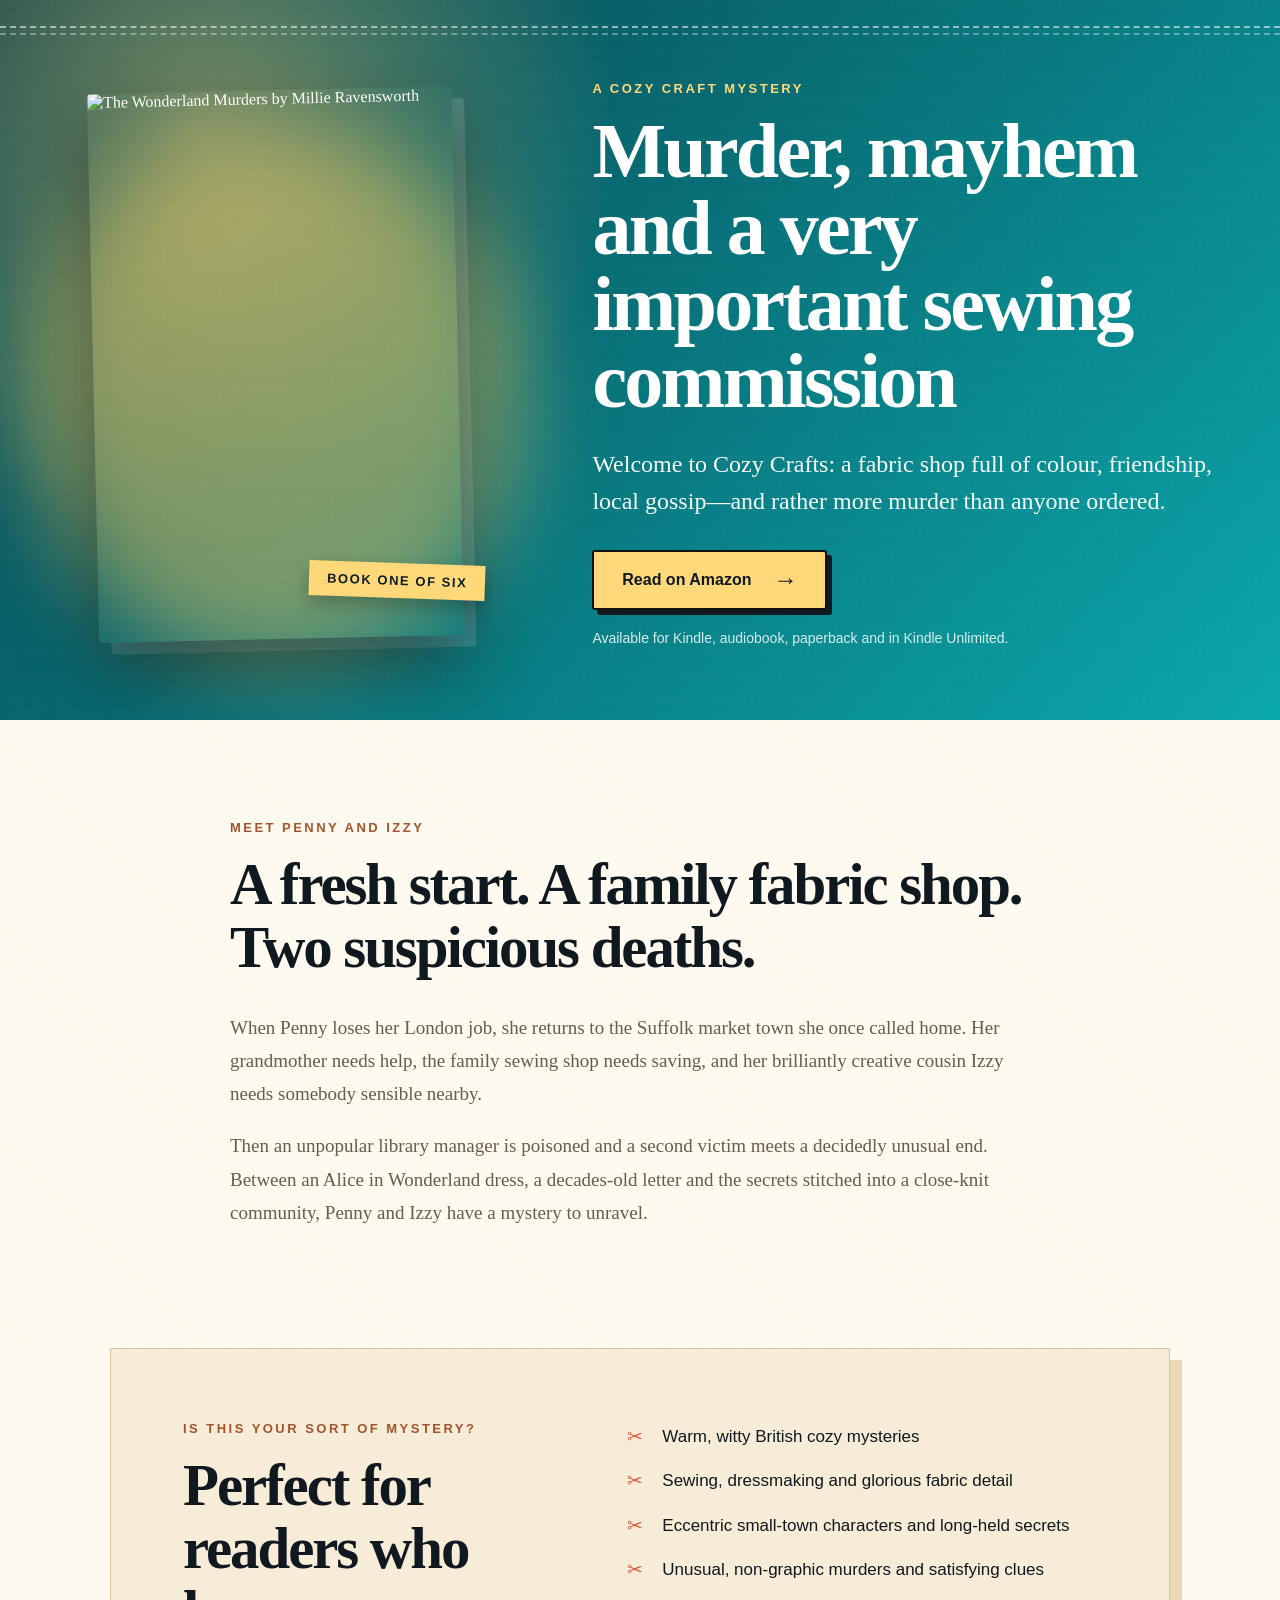
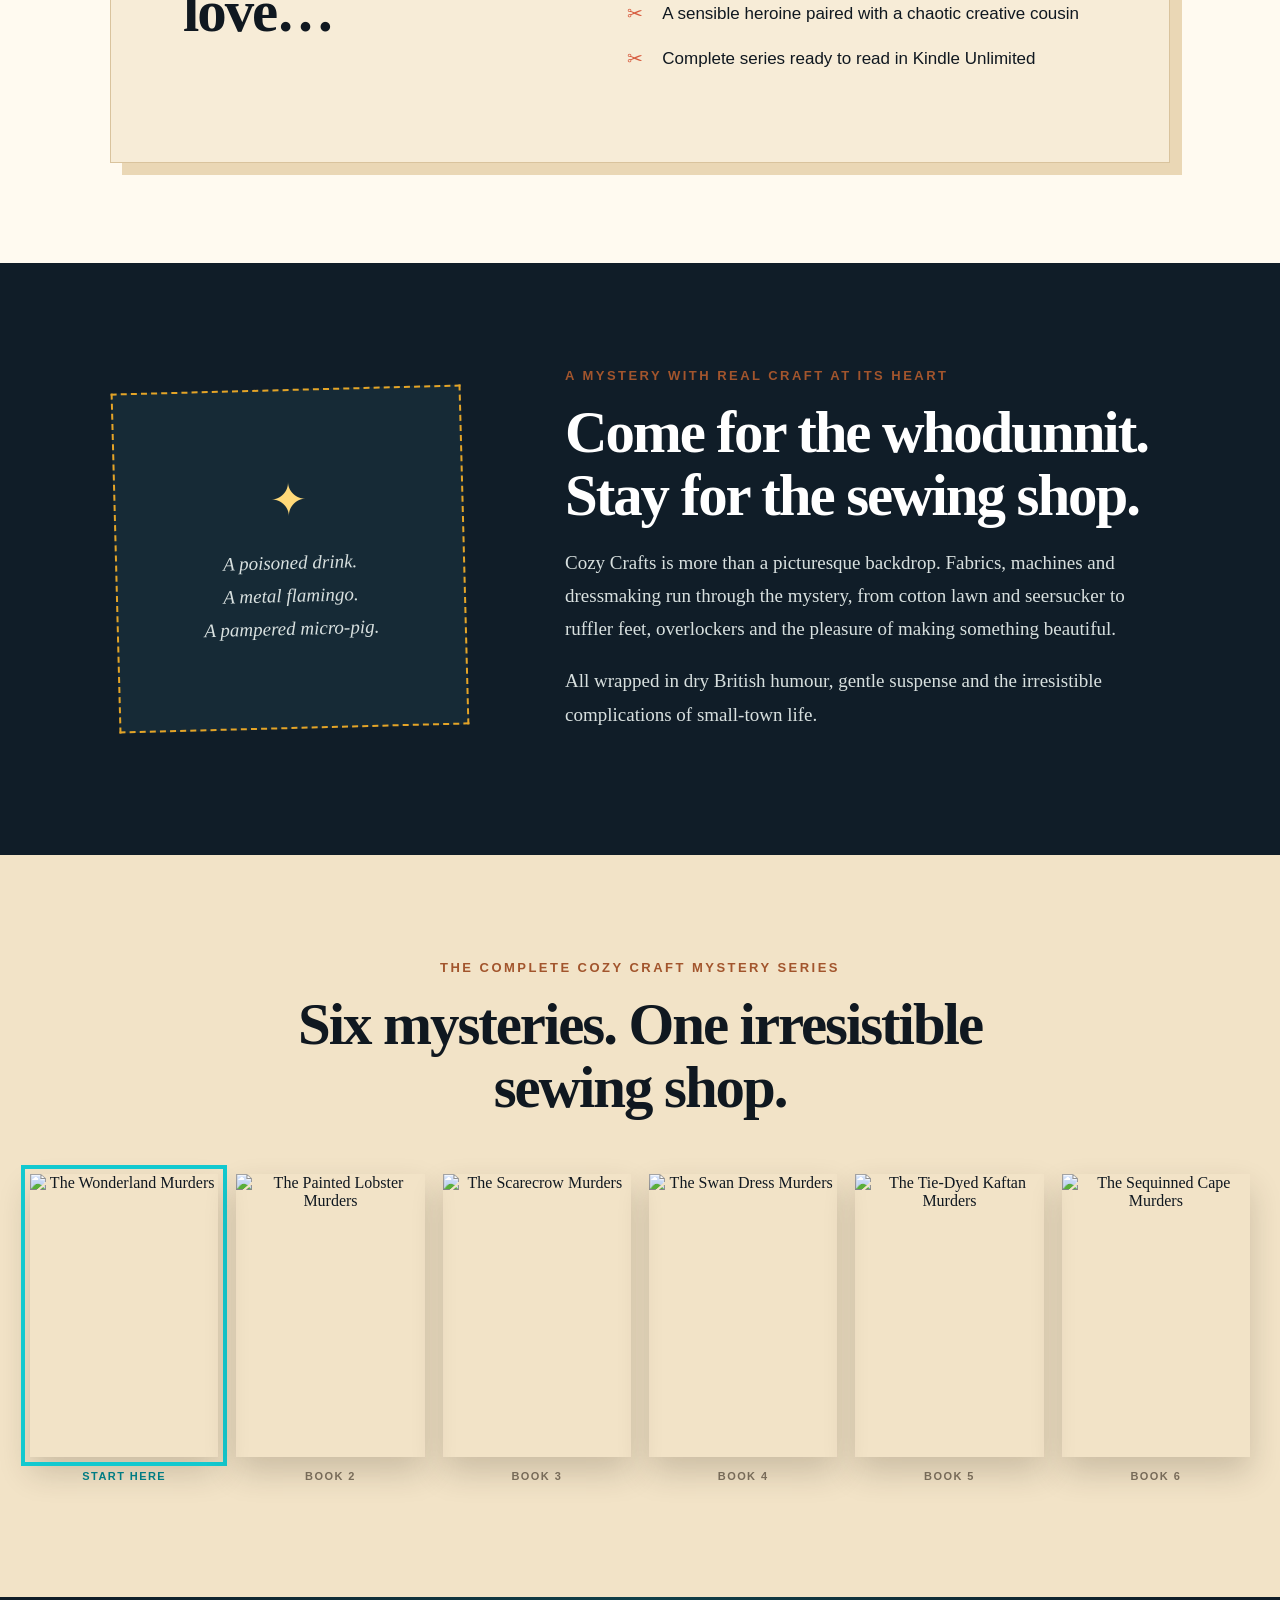
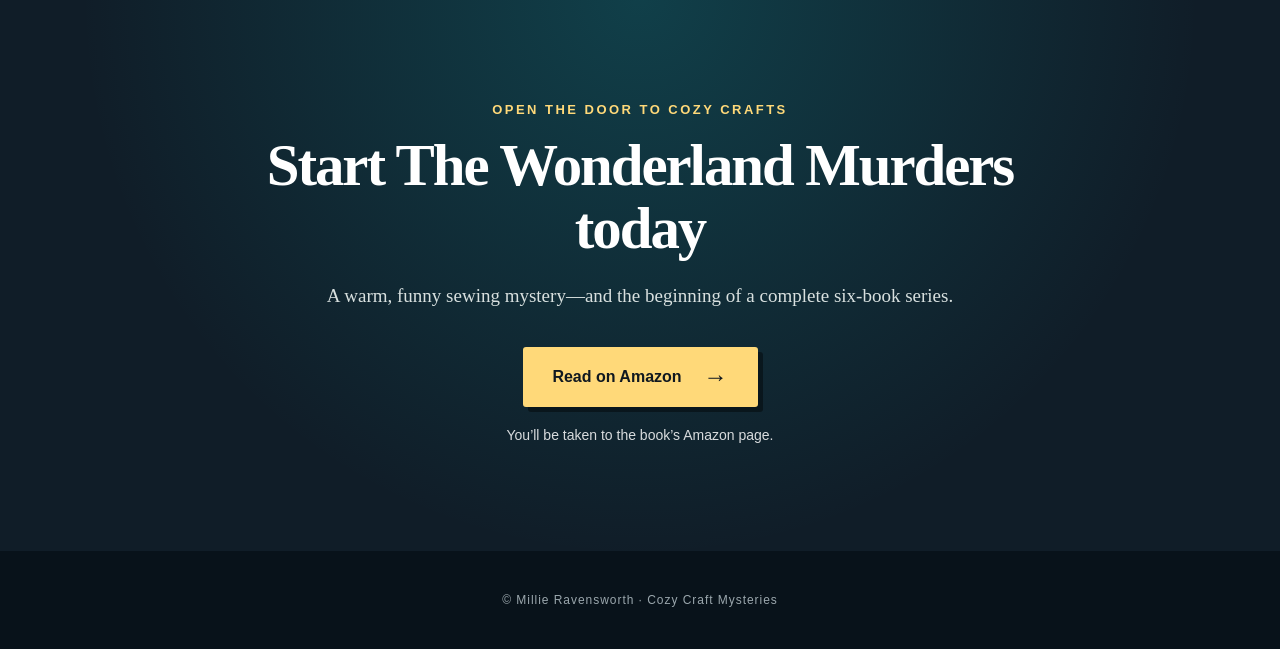
==== index.html @ 86022743 "Add files via upload" ====
<!doctype html>
<html lang="en">
<head>
  <meta charset="utf-8">
  <meta name="viewport" content="width=device-width, initial-scale=1">
  <title>The Wonderland Murders | Millie Ravensworth</title>
  <meta name="description" content="A warm, witty British cozy mystery set in a sewing shop. Start the complete six-book Cozy Craft Mystery series.">
  <meta property="og:title" content="The Wonderland Murders by Millie Ravensworth">
  <meta property="og:description" content="Murder, mayhem and a very important sewing commission.">
  <meta property="og:type" content="book">
  <meta property="og:image" content="https://millie.goodyandgrant.com/images/wonderland.webp">
  <link rel="stylesheet" href="style.css">

  <!-- Meta Pixel Code -->
  <script>
    !function(f,b,e,v,n,t,s)
    {if(f.fbq)return;n=f.fbq=function(){n.callMethod?
    n.callMethod.apply(n,arguments):n.queue.push(arguments)};
    if(!f._fbq)f._fbq=n;n.push=n;n.loaded=!0;n.version='2.0';
    n.queue=[];t=b.createElement(e);t.async=!0;
    t.src=v;s=b.getElementsByTagName(e)[0];
    s.parentNode.insertBefore(t,s)}(window,document,'script',
    'https://connect.facebook.net/en_US/fbevents.js');
    fbq('init', '1675630076082042');
    fbq('track', 'PageView');
  </script>
  <!-- End Meta Pixel Code -->
</head>
<body>
  <noscript><img height="1" width="1" style="display:none" src="https://www.facebook.com/tr?id=1675630076082042&amp;ev=PageView&amp;noscript=1" alt=""></noscript>

  <main>
    <section class="hero">
      <div class="stitch-line stitch-line--top" aria-hidden="true"></div>
      <div class="hero-inner">
        <div class="cover-stage">
          <div class="cover-halo" aria-hidden="true"></div>
          <img class="hero-cover" src="images/wonderland.webp" alt="The Wonderland Murders by Millie Ravensworth" width="731" height="1100">
          <div class="series-tab">Book one of six</div>
        </div>

        <div class="hero-copy">
          <p class="eyebrow">A Cozy Craft Mystery</p>
          <h1>Murder, mayhem and a very important sewing commission</h1>
          <p class="standfirst">Welcome to Cozy Crafts: a fabric shop full of colour, friendship, local gossip—and rather more murder than anyone ordered.</p>
          <a class="amazon-button" href="thank-you-wonderland.html">Read on Amazon <span aria-hidden="true">→</span></a>
          <p class="availability">Available for Kindle, audiobook, paperback and in Kindle Unlimited.</p>
        </div>
      </div>
    </section>

    <section class="promise-section">
      <div class="narrow">
        <p class="section-kicker">Meet Penny and Izzy</p>
        <h2>A fresh start. A family fabric shop. Two suspicious deaths.</h2>
        <p class="lead-copy">When Penny loses her London job, she returns to the Suffolk market town she once called home. Her grandmother needs help, the family sewing shop needs saving, and her brilliantly creative cousin Izzy needs somebody sensible nearby.</p>
        <p>Then an unpopular library manager is poisoned and a second victim meets a decidedly unusual end. Between an Alice in Wonderland dress, a decades-old letter and the secrets stitched into a close-knit community, Penny and Izzy have a mystery to unravel.</p>
      </div>
    </section>

    <section class="reader-section">
      <div class="reader-card">
        <div>
          <p class="section-kicker">Is this your sort of mystery?</p>
          <h2>Perfect for readers who love…</h2>
        </div>
        <ul>
          <li>Warm, witty British cozy mysteries</li>
          <li>Sewing, dressmaking and glorious fabric detail</li>
          <li>Eccentric small-town characters and long-held secrets</li>
          <li>Unusual, non-graphic murders and satisfying clues</li>
          <li>A sensible heroine paired with a chaotic creative cousin</li>
          <li>Complete series ready to read in Kindle Unlimited</li>
        </ul>
      </div>
    </section>

    <section class="details-section">
      <div class="details-grid">
        <div class="flamingo-card" aria-hidden="true">
          <span class="flamingo">✦</span>
          <p>A poisoned drink.<br>A metal flamingo.<br>A pampered micro-pig.</p>
        </div>
        <div>
          <p class="section-kicker">A mystery with real craft at its heart</p>
          <h2>Come for the whodunnit. Stay for the sewing shop.</h2>
          <p>Cozy Crafts is more than a picturesque backdrop. Fabrics, machines and dressmaking run through the mystery, from cotton lawn and seersucker to ruffler feet, overlockers and the pleasure of making something beautiful.</p>
          <p>All wrapped in dry British humour, gentle suspense and the irresistible complications of small-town life.</p>
        </div>
      </div>
    </section>

    <section class="series-section">
      <div class="series-heading">
        <p class="section-kicker">The complete Cozy Craft Mystery series</p>
        <h2>Six mysteries. One irresistible sewing shop.</h2>
      </div>
      <div class="book-row">
        <figure class="book-card book-card--first">
          <img src="images/wonderland.webp" alt="The Wonderland Murders" width="500" height="752" loading="lazy">
          <figcaption>Start here</figcaption>
        </figure>
        <figure class="book-card">
          <img src="images/painted-lobster.webp" alt="The Painted Lobster Murders" width="500" height="752" loading="lazy">
          <figcaption>Book 2</figcaption>
        </figure>
        <figure class="book-card">
          <img src="images/scarecrow.webp" alt="The Scarecrow Murders" width="500" height="752" loading="lazy">
          <figcaption>Book 3</figcaption>
        </figure>
        <figure class="book-card">
          <img src="images/swan-dress.webp" alt="The Swan Dress Murders" width="500" height="752" loading="lazy">
          <figcaption>Book 4</figcaption>
        </figure>
        <figure class="book-card">
          <img src="images/tie-dyed-kaftan.webp" alt="The Tie-Dyed Kaftan Murders" width="500" height="752" loading="lazy">
          <figcaption>Book 5</figcaption>
        </figure>
        <figure class="book-card">
          <img src="images/sequinned-cape.webp" alt="The Sequinned Cape Murders" width="500" height="752" loading="lazy">
          <figcaption>Book 6</figcaption>
        </figure>
      </div>
    </section>

    <section class="final-cta">
      <div>
        <p class="eyebrow">Open the door to Cozy Crafts</p>
        <h2>Start The Wonderland Murders today</h2>
        <p>A warm, funny sewing mystery—and the beginning of a complete six-book series.</p>
        <a class="amazon-button amazon-button--dark" href="thank-you-wonderland.html">Read on Amazon <span aria-hidden="true">→</span></a>
        <p class="availability">You’ll be taken to the book’s Amazon page.</p>
      </div>
    </section>
  </main>

  <footer><p>© Millie Ravensworth · Cozy Craft Mysteries</p></footer>
</body>
</html>
---- style.css ----
:root {
  --ink: #101820;
  --navy: #101d28;
  --navy-soft: #1b2c38;
  --cream: #fffaf0;
  --paper: #f7ecd7;
  --gold: #e4a427;
  --gold-light: #ffd979;
  --turquoise: #12c9cf;
  --coral: #d75c3f;
  --muted: #665d51;
}

* {
  box-sizing: border-box;
}

html {
  scroll-behavior: smooth;
}

body {
  margin: 0;
  background: var(--cream);
  color: var(--ink);
  font-family: Georgia, "Times New Roman", serif;
}

a {
  color: inherit;
}

.hero {
  position: relative;
  overflow: hidden;
  background:
    radial-gradient(circle at 16% 18%, rgba(255, 217, 121, 0.44), transparent 26rem),
    linear-gradient(135deg, #073f47 0%, #08727a 48%, #0aa8ac 100%);
  color: white;
}

.hero::after {
  content: "";
  position: absolute;
  inset: 0;
  opacity: 0.14;
  pointer-events: none;
  background-image:
    repeating-linear-gradient(0deg, transparent 0 5px, rgba(255,255,255,.35) 6px),
    repeating-linear-gradient(90deg, transparent 0 6px, rgba(0,0,0,.22) 7px);
}

.stitch-line {
  position: absolute;
  z-index: 2;
  left: 0;
  right: 0;
  height: 9px;
  border-top: 2px dashed rgba(255,255,255,.55);
  border-bottom: 2px dashed rgba(255,255,255,.35);
}

.stitch-line--top {
  top: 26px;
}

.hero-inner {
  position: relative;
  z-index: 1;
  width: min(1160px, calc(100% - 40px));
  min-height: 720px;
  margin: auto;
  padding: 80px 0 70px;
  display: grid;
  grid-template-columns: minmax(300px, 430px) minmax(360px, 1fr);
  align-items: center;
  gap: clamp(50px, 8vw, 110px);
}

.cover-stage {
  position: relative;
  justify-self: center;
}

.cover-halo {
  position: absolute;
  inset: 7% -18% -5%;
  background: rgba(255, 210, 97, .46);
  filter: blur(45px);
  border-radius: 50%;
}

.hero-cover {
  position: relative;
  display: block;
  width: min(365px, 75vw);
  height: auto;
  border-radius: 4px;
  box-shadow: 0 30px 70px rgba(0, 18, 23, .52), 12px 12px 0 rgba(255,255,255,.15);
  transform: rotate(-1.3deg);
}

.series-tab {
  position: absolute;
  right: -28px;
  bottom: 42px;
  background: var(--gold-light);
  color: var(--navy);
  padding: 11px 18px;
  font: 800 13px/1 Arial, sans-serif;
  text-transform: uppercase;
  letter-spacing: .12em;
  transform: rotate(2deg);
  box-shadow: 0 8px 18px rgba(0,0,0,.25);
}

.eyebrow,
.section-kicker {
  margin: 0 0 17px;
  font: 800 13px/1.2 Arial, sans-serif;
  text-transform: uppercase;
  letter-spacing: .19em;
}

.eyebrow {
  color: var(--gold-light);
}

.section-kicker {
  color: #a2552d;
}

h1,
h2 {
  margin: 0;
  font-weight: 600;
  letter-spacing: -.035em;
}

.hero h1 {
  max-width: 650px;
  font-size: clamp(46px, 6.3vw, 78px);
  line-height: .98;
  text-wrap: balance;
}

.standfirst {
  max-width: 660px;
  margin: 27px 0 31px;
  color: #f6fcfa;
  font-size: clamp(19px, 2.1vw, 24px);
  line-height: 1.52;
}

.amazon-button {
  display: inline-flex;
  align-items: center;
  justify-content: center;
  gap: 22px;
  min-width: 235px;
  padding: 16px 22px;
  border: 2px solid #111;
  border-radius: 3px;
  background: var(--gold-light);
  color: #101820;
  box-shadow: 5px 5px 0 #101820;
  text-decoration: none;
  font: 800 16px/1 Arial, sans-serif;
  transition: transform .18s ease, box-shadow .18s ease, background .18s ease;
}

.amazon-button:hover,
.amazon-button:focus-visible {
  transform: translate(2px, 2px);
  box-shadow: 3px 3px 0 #101820;
  background: #ffe59b;
}

.amazon-button span {
  font-size: 24px;
}

.amazon-button--dark {
  border-color: var(--gold-light);
  background: var(--gold-light);
  box-shadow: 5px 5px 0 rgba(0,0,0,.42);
}

.availability {
  margin: 18px 0 0;
  font: 14px/1.5 Arial, sans-serif;
  color: rgba(255,255,255,.84);
}

.promise-section {
  padding: 100px 20px;
  background:
    linear-gradient(rgba(255,250,240,.95), rgba(255,250,240,.95)),
    repeating-linear-gradient(45deg, #d8c39c 0 1px, transparent 1px 8px);
}

.narrow {
  max-width: 820px;
  margin: auto;
}

.promise-section h2,
.reader-section h2,
.details-section h2,
.series-section h2,
.final-cta h2 {
  font-size: clamp(36px, 4.6vw, 60px);
  line-height: 1.07;
}

.promise-section p:not(.section-kicker),
.details-section p:not(.section-kicker),
.final-cta p:not(.eyebrow):not(.availability) {
  font-size: 19px;
  line-height: 1.75;
  color: var(--muted);
}

.lead-copy {
  margin-top: 32px;
}

.reader-section {
  padding: 0 20px 100px;
  background: var(--cream);
}

.reader-card {
  max-width: 1060px;
  margin: auto;
  padding: clamp(35px, 6vw, 72px);
  border: 1px solid #d9c39d;
  background: var(--paper);
  box-shadow: 12px 12px 0 #ead7b5;
  display: grid;
  grid-template-columns: .9fr 1.1fr;
  gap: 60px;
  align-items: start;
}

.reader-card ul {
  margin: 3px 0 0;
  padding: 0;
  list-style: none;
  font: 17px/1.55 Arial, sans-serif;
}

.reader-card li {
  position: relative;
  padding: 0 0 18px 35px;
}

.reader-card li::before {
  content: "✂";
  position: absolute;
  left: 0;
  top: -2px;
  color: var(--coral);
  font-size: 19px;
}

.details-section {
  background: var(--navy);
  color: white;
  padding: 105px 20px;
}

.details-grid {
  width: min(1050px, 100%);
  margin: auto;
  display: grid;
  grid-template-columns: 350px 1fr;
  gap: clamp(45px, 8vw, 100px);
  align-items: center;
}

.details-section p:not(.section-kicker) {
  color: #d8e0df;
}

.flamingo-card {
  min-height: 340px;
  padding: 48px 35px;
  border: 2px dashed var(--gold);
  display: grid;
  place-content: center;
  text-align: center;
  background: #162a36;
  transform: rotate(-1.5deg);
}

.flamingo-card .flamingo {
  color: var(--gold-light);
  font-size: 45px;
}

.flamingo-card p {
  margin: 20px 0 0;
  font: italic 24px/1.55 Georgia, serif;
}

.series-section {
  padding: 105px 20px 115px;
  background: #f2e3c7;
}

.series-heading {
  max-width: 850px;
  margin: 0 auto 55px;
  text-align: center;
}

.book-row {
  width: min(1220px, 100%);
  margin: auto;
  display: grid;
  grid-template-columns: repeat(6, 1fr);
  gap: 18px;
  align-items: end;
}

.book-card {
  margin: 0;
  text-align: center;
}

.book-card img {
  width: 100%;
  height: auto;
  display: block;
  box-shadow: 0 15px 30px rgba(48, 38, 23, .2);
  transition: transform .2s ease;
}

.book-card:hover img {
  transform: translateY(-7px);
}

.book-card figcaption {
  margin-top: 14px;
  color: #776b59;
  font: 700 11px/1 Arial, sans-serif;
  letter-spacing: .13em;
  text-transform: uppercase;
}

.book-card--first img {
  outline: 4px solid var(--turquoise);
  outline-offset: 5px;
}

.book-card--first figcaption {
  color: #007c83;
}

.final-cta {
  padding: 105px 20px;
  text-align: center;
  background:
    radial-gradient(circle at 50% 0%, rgba(18,201,207,.2), transparent 35rem),
    var(--navy);
  color: white;
}

.final-cta > div {
  max-width: 760px;
  margin: auto;
}

.final-cta p:not(.eyebrow):not(.availability) {
  color: #d8e0df;
}

.final-cta .amazon-button {
  margin-top: 15px;
}

footer {
  padding: 28px 20px;
  background: #08121a;
  color: #9ba7ad;
  text-align: center;
  font: 12px/1.5 Arial, sans-serif;
  letter-spacing: .08em;
}

.redirect-page {
  min-height: 100vh;
  display: grid;
  place-items: center;
  padding: 35px 20px;
  background:
    radial-gradient(circle at 50% 20%, rgba(255,217,121,.32), transparent 24rem),
    linear-gradient(135deg, #073f47, #0a989d);
}

.redirect-card {
  width: min(650px, 100%);
  padding: clamp(35px, 7vw, 70px);
  background: var(--cream);
  color: var(--navy);
  text-align: center;
  box-shadow: 14px 14px 0 rgba(2,29,34,.36);
}

.redirect-card img {
  width: 135px;
  height: auto;
  margin: 0 auto 28px;
  box-shadow: 0 13px 28px rgba(0,0,0,.2);
}

.redirect-card .eyebrow {
  color: #a2552d;
}

.redirect-card h1 {
  font-size: clamp(38px, 6vw, 60px);
  line-height: 1.03;
}

.redirect-card > p:not(.eyebrow):not(.redirect-note) {
  margin: 24px auto;
  color: var(--muted);
  font-size: 18px;
  line-height: 1.6;
}

.redirect-note {
  margin: 20px 0 0;
  color: #746c61;
  font: 13px/1.5 Arial, sans-serif;
}

@media (max-width: 900px) {
  .hero-inner {
    grid-template-columns: 1fr;
    text-align: center;
    padding-top: 90px;
  }

  .hero-copy {
    display: flex;
    flex-direction: column;
    align-items: center;
  }

  .reader-card,
  .details-grid {
    grid-template-columns: 1fr;
  }

  .flamingo-card {
    min-height: 240px;
  }

  .book-row {
    grid-template-columns: repeat(3, 1fr);
    row-gap: 42px;
  }
}

@media (max-width: 560px) {
  .hero-inner {
    width: min(100% - 28px, 1160px);
    gap: 48px;
  }

  .hero-cover {
    width: min(285px, 73vw);
  }

  .series-tab {
    right: -10px;
    bottom: 28px;
  }

  .hero h1 {
    font-size: 43px;
  }

  .standfirst {
    font-size: 18px;
  }

  .promise-section,
  .details-section,
  .series-section,
  .final-cta {
    padding-top: 75px;
    padding-bottom: 75px;
  }

  .reader-section {
    padding-bottom: 75px;
  }

  .reader-card {
    padding: 34px 25px;
    gap: 35px;
  }

  .book-row {
    grid-template-columns: repeat(2, 1fr);
    gap: 34px 17px;
  }
}

@media (prefers-reduced-motion: reduce) {
  html {
    scroll-behavior: auto;
  }

  *,
  *::before,
  *::after {
    transition-duration: .01ms !important;
  }
}
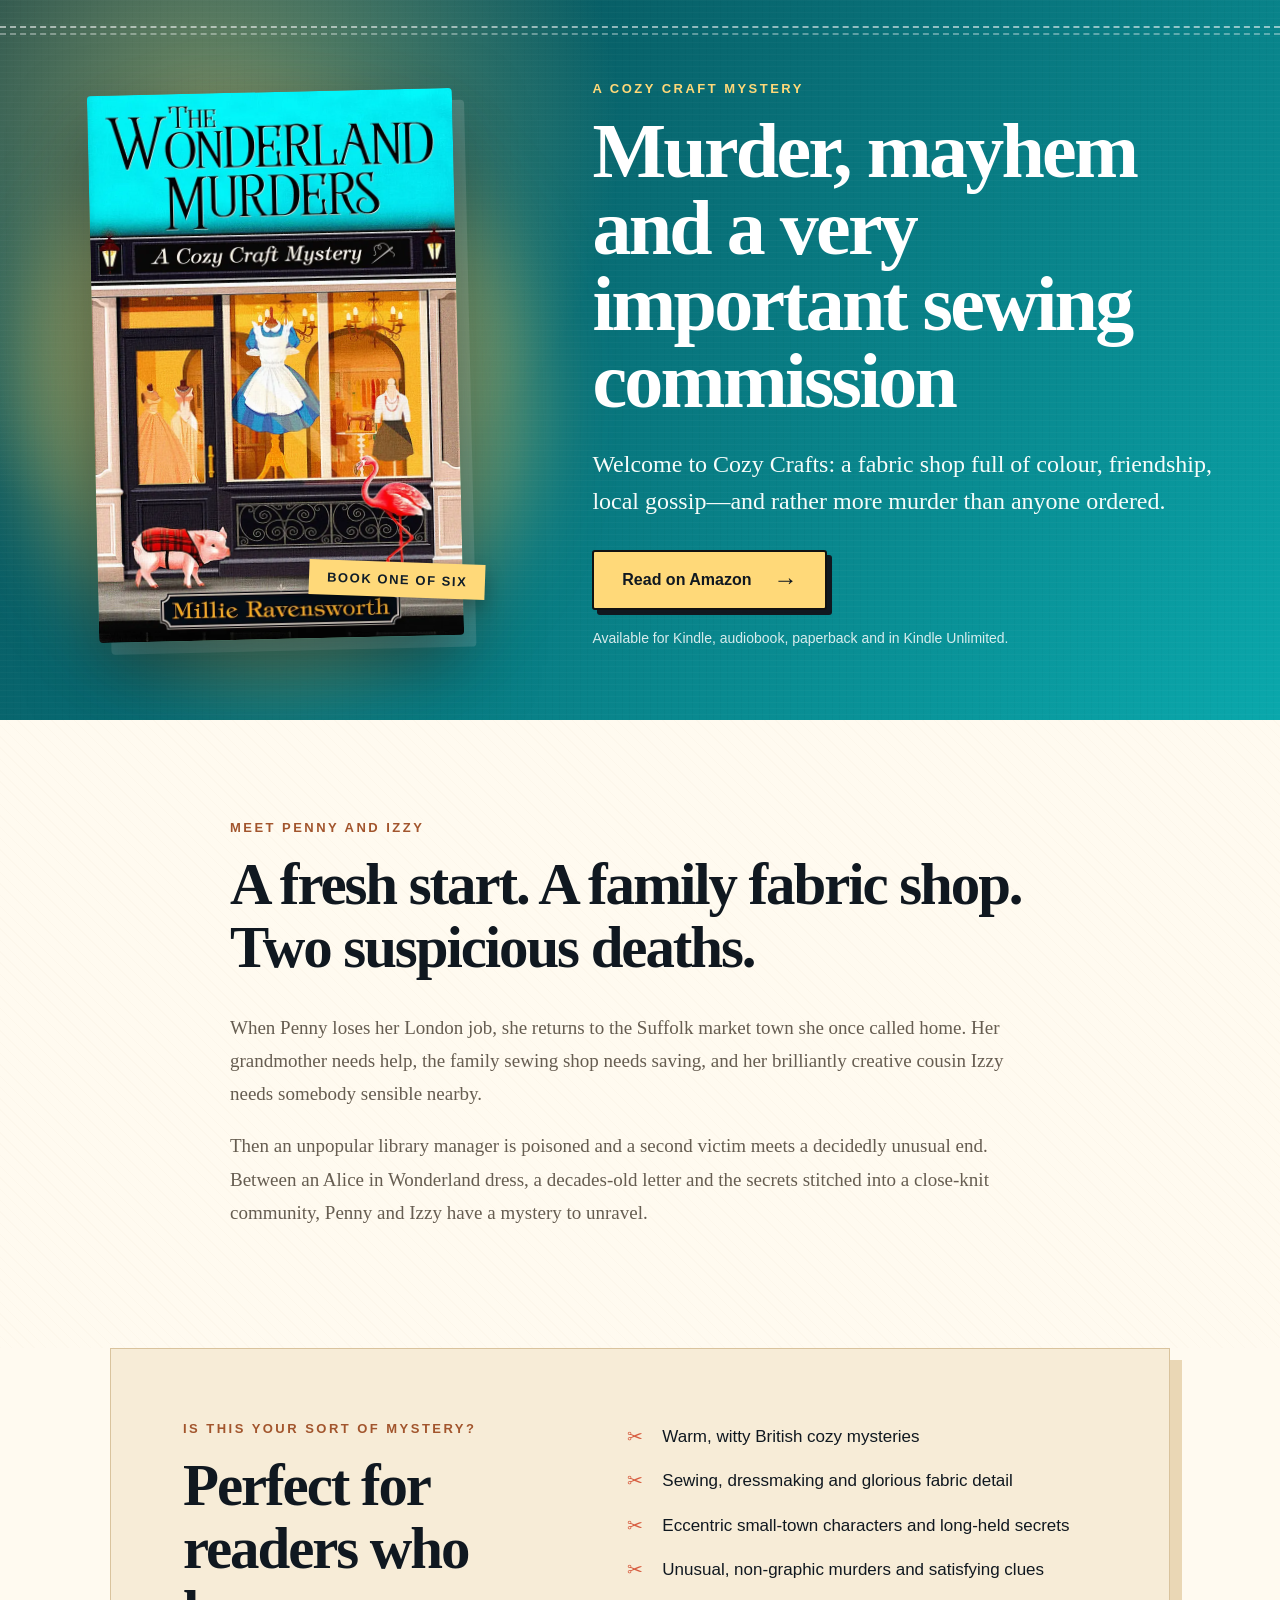
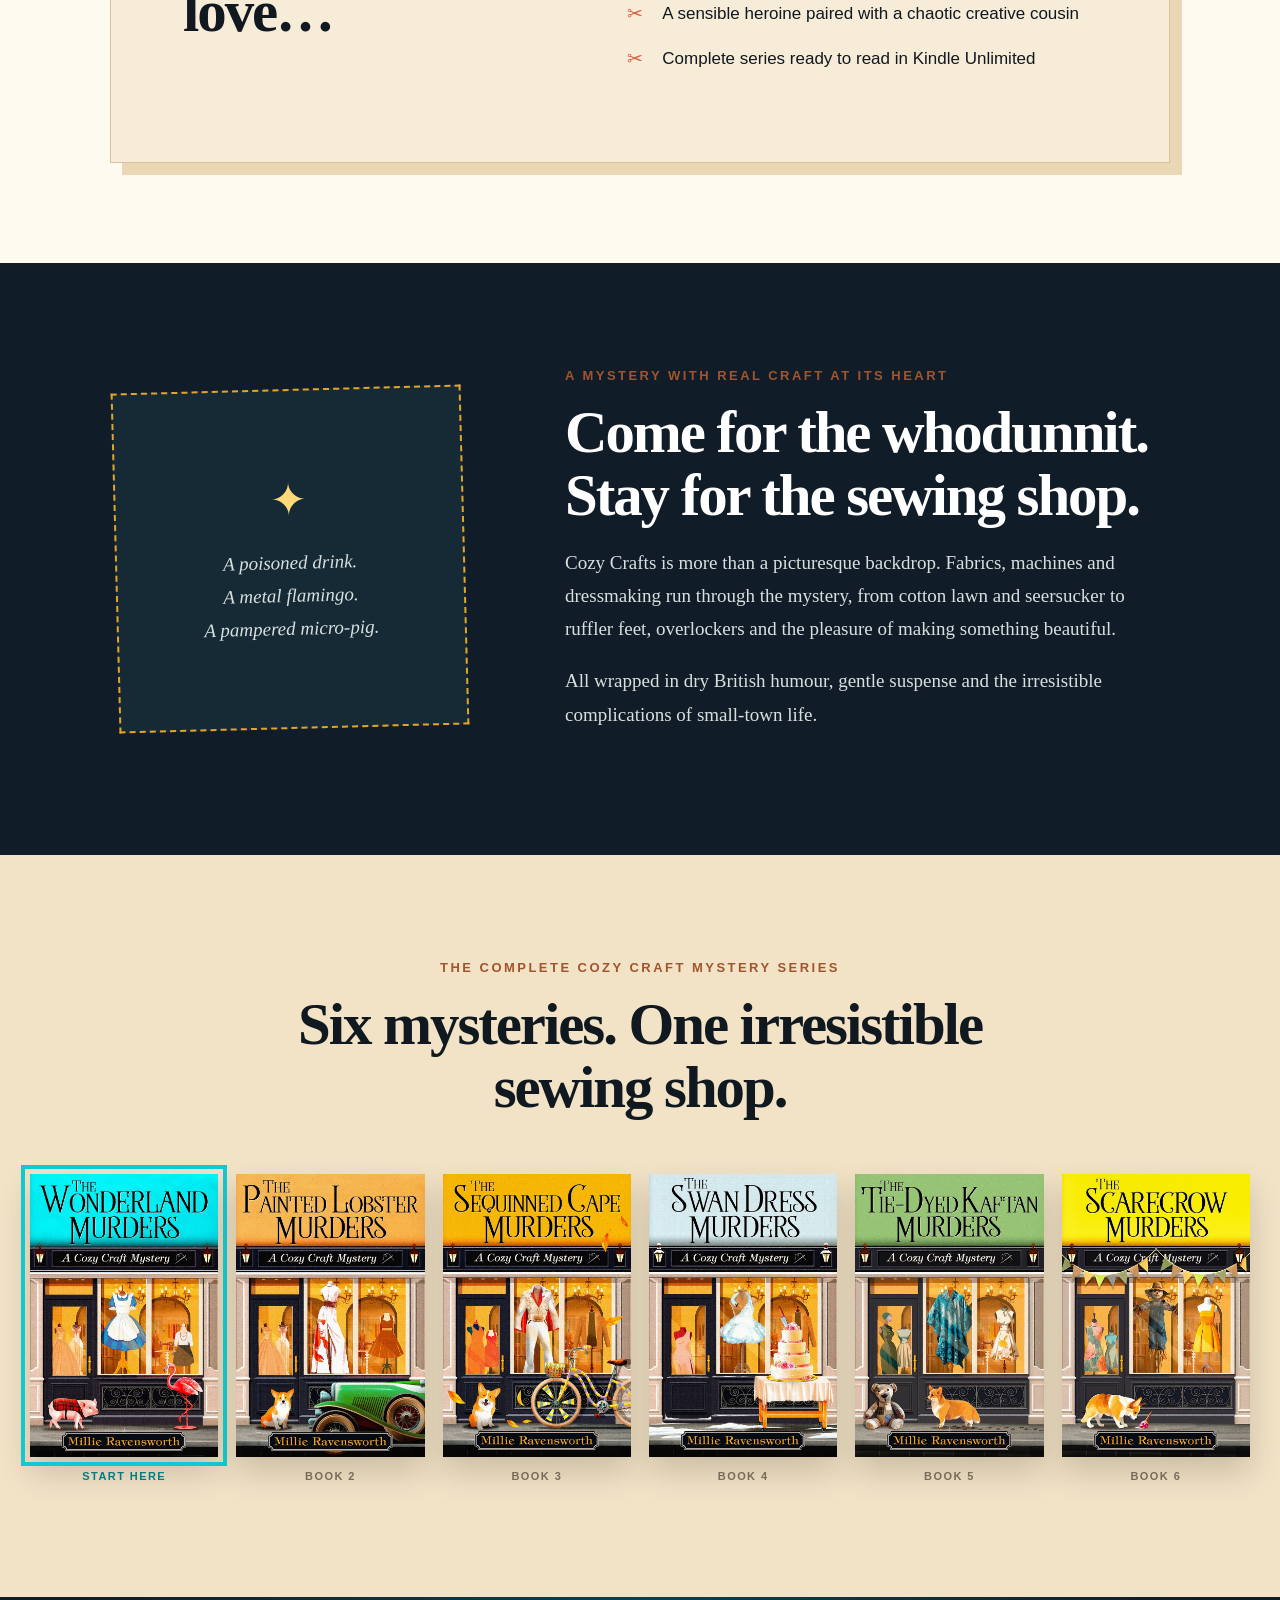
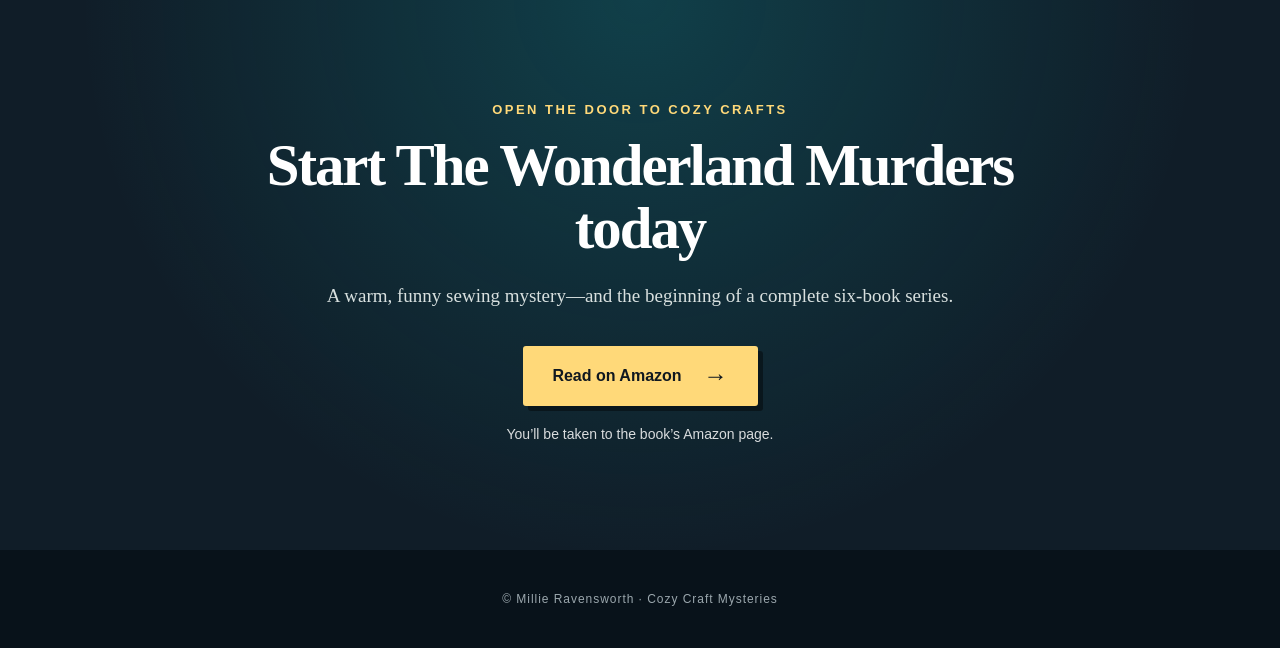
==== commit 97a3ea4f: "Update index.html switched book 3 and 6" ====
--- a/index.html
+++ b/index.html
@@ -105,9 +105,9 @@
           <figcaption>Book 2</figcaption>
         </figure>
         <figure class="book-card">
-          <img src="images/scarecrow.webp" alt="The Scarecrow Murders" width="500" height="752" loading="lazy">
+          <img src="images/sequinned-cape.webp" alt="The Sequinned Cape Murders" width="500" height="752" loading="lazy">
           <figcaption>Book 3</figcaption>
-        </figure>
+		  </figure>
         <figure class="book-card">
           <img src="images/swan-dress.webp" alt="The Swan Dress Murders" width="500" height="752" loading="lazy">
           <figcaption>Book 4</figcaption>
@@ -117,8 +117,9 @@
           <figcaption>Book 5</figcaption>
         </figure>
         <figure class="book-card">
-          <img src="images/sequinned-cape.webp" alt="The Sequinned Cape Murders" width="500" height="752" loading="lazy">
+          <img src="images/scarecrow.webp" alt="The Scarecrow Murders" width="500" height="752" loading="lazy">
           <figcaption>Book 6</figcaption>
+    
         </figure>
       </div>
     </section>
